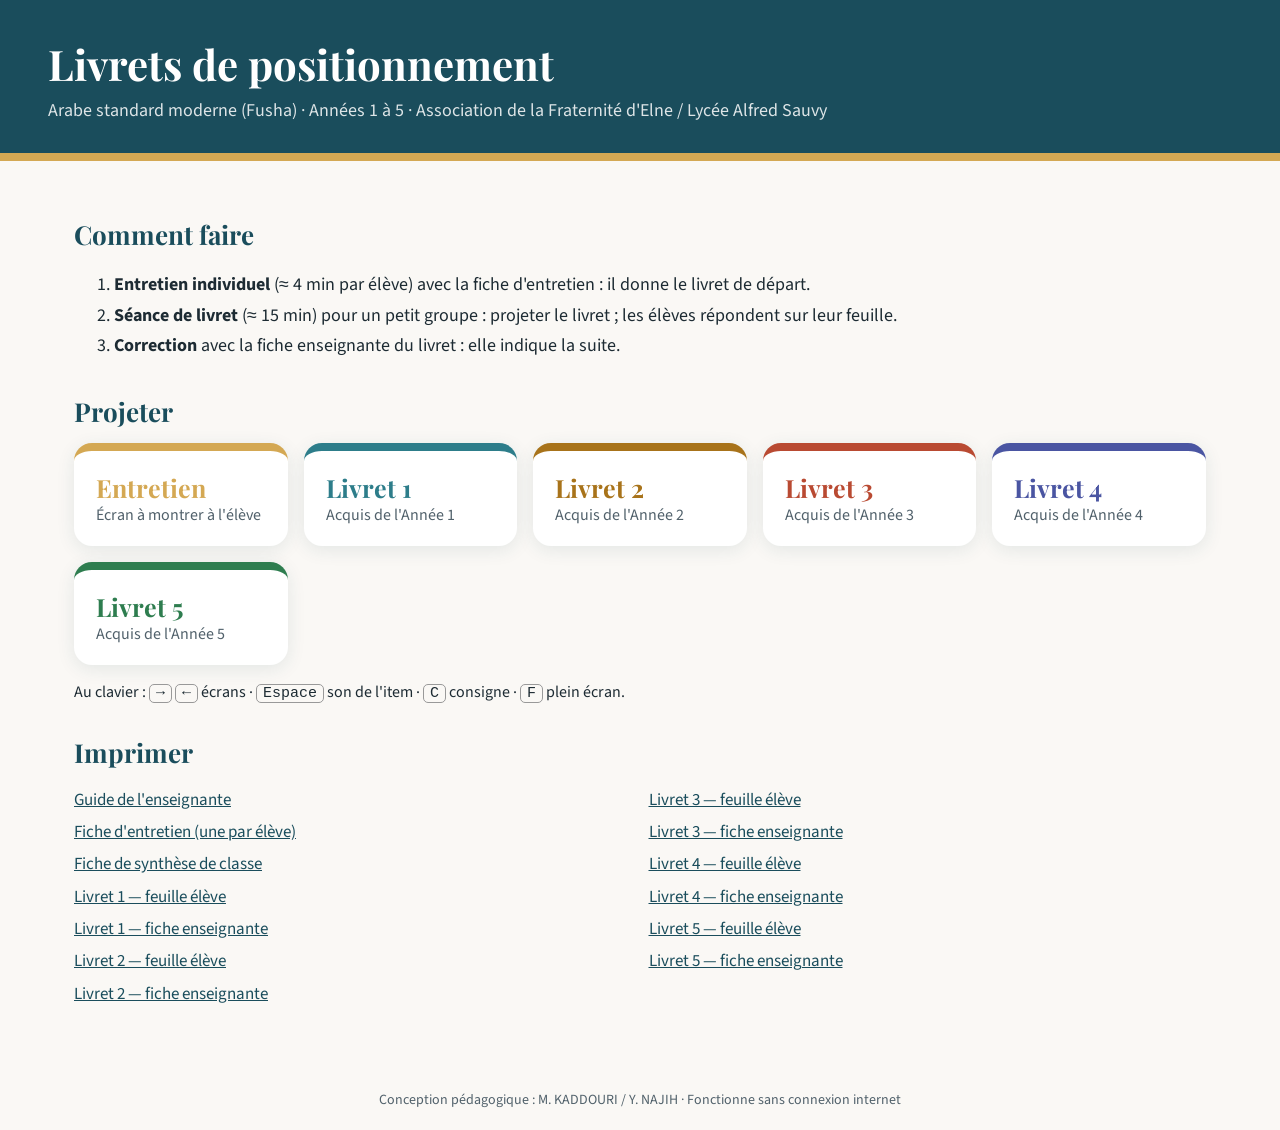
==== Accueil.html @ 7556b852 "Livrets de positionnement arabe (Années 1 à 5) : première version Co-Authored-By: Claude Opus 5.5 <n" ====
<!DOCTYPE html>
<html lang="fr">
<head>
<meta charset="utf-8">
<meta name="viewport" content="width=device-width, initial-scale=1">
<title>Livrets de positionnement — Accueil</title>
<link rel="stylesheet" href="sources/commun.css">
<style>
  header { background: var(--primaire); color: #fff; padding: 36px 48px 30px; border-bottom: 8px solid var(--or); }
  header h1 { font: 700 42px var(--police-titre); margin: 0 0 6px; }
  header p { margin: 0; opacity: .85; font-size: 18px; }
  main { max-width: 1180px; margin: 0 auto; padding: 24px 24px 60px; }
  h2 { font: 700 26px var(--police-titre); color: var(--primaire); margin: 32px 0 14px; }
  ol { font-size: 18px; line-height: 1.7; }
  .grille { display: grid; grid-template-columns: repeat(auto-fit, minmax(190px, 1fr)); gap: 16px; }
  .tuile { display: block; text-decoration: none; color: var(--encre); background: var(--carte); border-radius: 18px;
           padding: 20px 22px; border-top: 8px solid var(--c); box-shadow: 0 4px 18px rgba(26,77,92,.1); }
  .tuile:hover, .tuile:focus { outline: 3px solid var(--c); }
  .tuile b { display: block; font: 700 25px var(--police-titre); color: var(--c); }
  .tuile span { color: var(--encre-douce); font-size: 16px; }
  .docs { columns: 2; font-size: 17px; line-height: 1.9; }
  .docs a { color: var(--primaire); }
  kbd { border: 1px solid #999; border-radius: 5px; padding: 0 6px; font-size: 15px; }
  footer { text-align: center; color: var(--encre-douce); font-size: 14px; padding: 20px; }
</style>
</head>
<body>
<header>
  <h1>Livrets de positionnement</h1>
  <p>Arabe standard moderne (Fusha) · Années 1 à 5 · Association de la Fraternité d'Elne / Lycée Alfred Sauvy</p>
</header>
<main>
  <h2>Comment faire</h2>
  <ol>
    <li><b>Entretien individuel</b> (≈ 4 min par élève) avec la fiche d'entretien : il donne le livret de départ.</li>
    <li><b>Séance de livret</b> (≈ 15 min) pour un petit groupe : projeter le livret ; les élèves répondent sur leur feuille.</li>
    <li><b>Correction</b> avec la fiche enseignante du livret : elle indique la suite.</li>
  </ol>
  <h2>Projeter</h2>
  <div class="grille">
    <a class="tuile" style="--c: var(--or)" href="sources/projection.html#entretien"><b>Entretien</b><span>Écran à montrer à l'élève</span></a>
    <a class="tuile" style="--c: var(--livret-1)" href="sources/projection.html#livret-1"><b>Livret 1</b><span>Acquis de l'Année 1</span></a>
    <a class="tuile" style="--c: var(--livret-2)" href="sources/projection.html#livret-2"><b>Livret 2</b><span>Acquis de l'Année 2</span></a>
    <a class="tuile" style="--c: var(--livret-3)" href="sources/projection.html#livret-3"><b>Livret 3</b><span>Acquis de l'Année 3</span></a>
    <a class="tuile" style="--c: var(--livret-4)" href="sources/projection.html#livret-4"><b>Livret 4</b><span>Acquis de l'Année 4</span></a>
    <a class="tuile" style="--c: var(--livret-5)" href="sources/projection.html#livret-5"><b>Livret 5</b><span>Acquis de l'Année 5</span></a>
  </div>
  <p>Au clavier : <kbd>→</kbd> <kbd>←</kbd> écrans · <kbd>Espace</kbd> son de l'item · <kbd>C</kbd> consigne · <kbd>F</kbd> plein écran.</p>
  <h2>Imprimer</h2>
  <div class="docs">
    <a href="imprimer/Guide%20general.pdf">Guide de l'enseignante</a><br>
    <a href="imprimer/Fiche%20entretien.pdf">Fiche d'entretien (une par élève)</a><br>
    <a href="imprimer/Fiche%20synthese%20classe.pdf">Fiche de synthèse de classe</a><br>
    <a href="imprimer/Livret%201%20-%20feuille%20eleve.pdf">Livret 1 — feuille élève</a><br>
    <a href="imprimer/Livret%201%20-%20fiche%20enseignante.pdf">Livret 1 — fiche enseignante</a><br>
    <a href="imprimer/Livret%202%20-%20feuille%20eleve.pdf">Livret 2 — feuille élève</a><br>
    <a href="imprimer/Livret%202%20-%20fiche%20enseignante.pdf">Livret 2 — fiche enseignante</a><br>
    <a href="imprimer/Livret%203%20-%20feuille%20eleve.pdf">Livret 3 — feuille élève</a><br>
    <a href="imprimer/Livret%203%20-%20fiche%20enseignante.pdf">Livret 3 — fiche enseignante</a><br>
    <a href="imprimer/Livret%204%20-%20feuille%20eleve.pdf">Livret 4 — feuille élève</a><br>
    <a href="imprimer/Livret%204%20-%20fiche%20enseignante.pdf">Livret 4 — fiche enseignante</a><br>
    <a href="imprimer/Livret%205%20-%20feuille%20eleve.pdf">Livret 5 — feuille élève</a><br>
    <a href="imprimer/Livret%205%20-%20fiche%20enseignante.pdf">Livret 5 — fiche enseignante</a>
  </div>
</main>
<footer>Conception pédagogique : M. KADDOURI / Y. NAJIH · Fonctionne sans connexion internet</footer>
</body>
</html>
---- sources/commun.css ----
@import url("medias/polices/polices.css");

:root {
  --encre: #1d2b33;
  --encre-douce: #51616b;
  --fond: #faf8f5;
  --carte: #ffffff;
  --trait: #e3ddd3;
  --primaire: #1a4d5c;
  --primaire-2: #2d7d8a;
  --or: #d4a853;
  --corail: #d0492c;
  --livret-1: #2d7d8a;
  --livret-2: #a8731a;
  --livret-3: #b94a32;
  --livret-4: #4a55a2;
  --livret-5: #2e7d4f;
  --police-ar: "Noto Naskh Arabic", "Amiri", "Traditional Arabic", serif;
  --police-ar-titre: "Amiri", "Noto Naskh Arabic", serif;
  --police-fr: "Source Sans 3", "Segoe UI", sans-serif;
  --police-titre: "Playfair Display", Georgia, serif;
}

* { box-sizing: border-box; }
html, body { margin: 0; }
body { font-family: var(--police-fr); color: var(--encre); background: var(--fond); }
.ar { font-family: var(--police-ar); direction: rtl; unicode-bidi: isolate; line-height: 1.9; }
.surligne {
  color: var(--corail);
  text-decoration: underline;
  text-decoration-thickness: 0.08em;
  text-underline-offset: 0.35em;
}
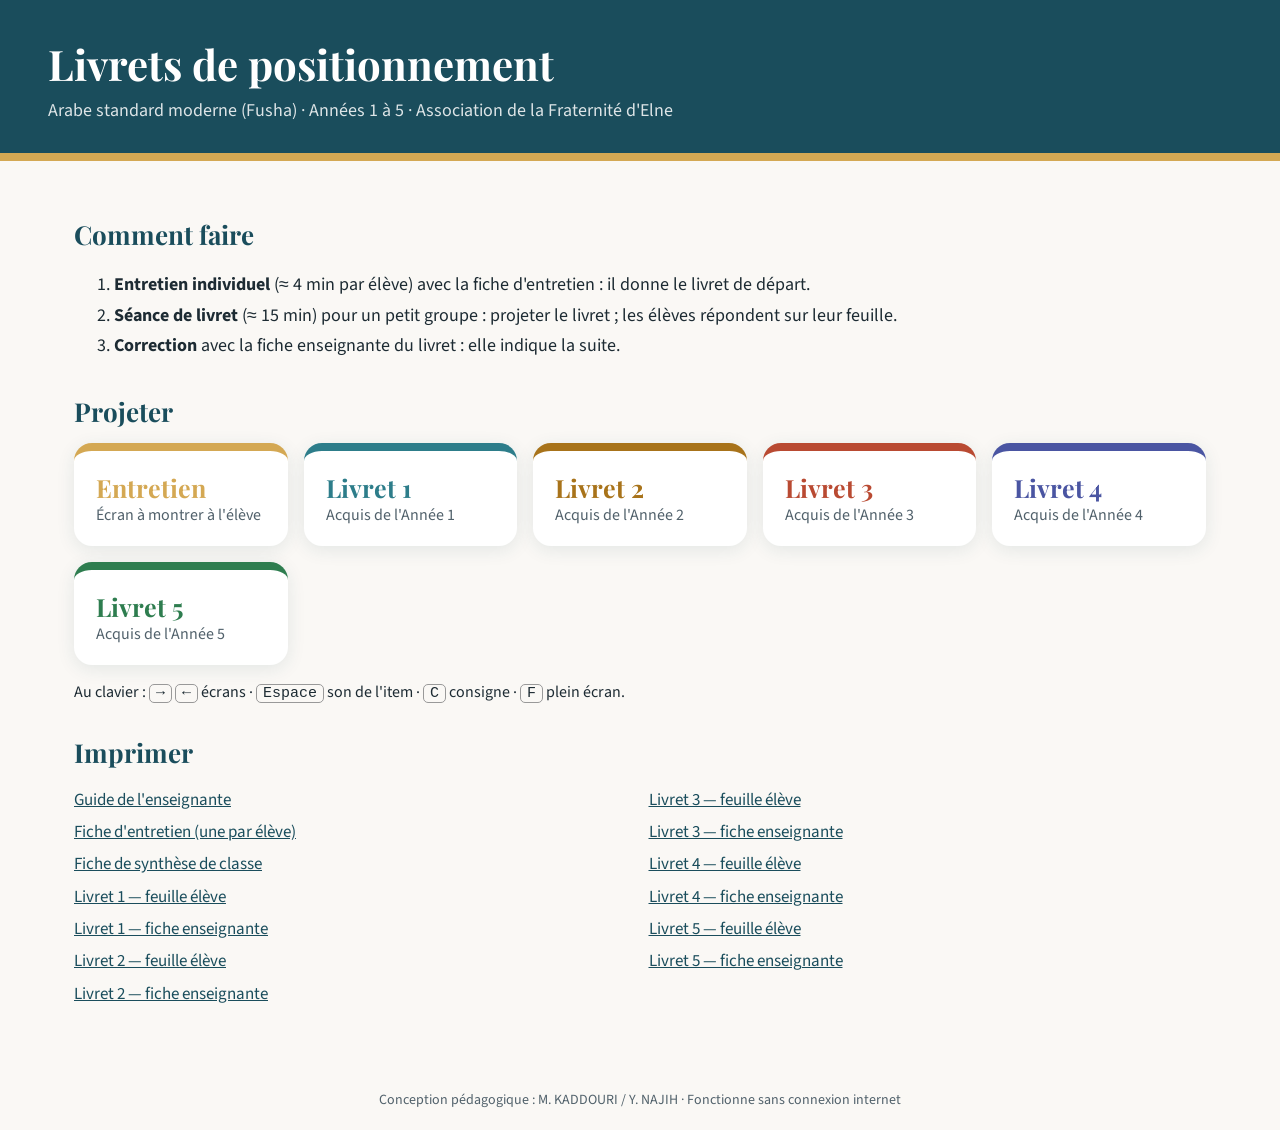
==== commit 15eb2bfd: "Retrait de la mention du lycée : documents au nom de l'Association de la Fraternité d'Elne Co-Author" ====
--- a/Accueil.html
+++ b/Accueil.html
@@ -27,7 +27,7 @@
 <body>
 <header>
   <h1>Livrets de positionnement</h1>
-  <p>Arabe standard moderne (Fusha) · Années 1 à 5 · Association de la Fraternité d'Elne / Lycée Alfred Sauvy</p>
+  <p>Arabe standard moderne (Fusha) · Années 1 à 5 · Association de la Fraternité d'Elne</p>
 </header>
 <main>
   <h2>Comment faire</h2>
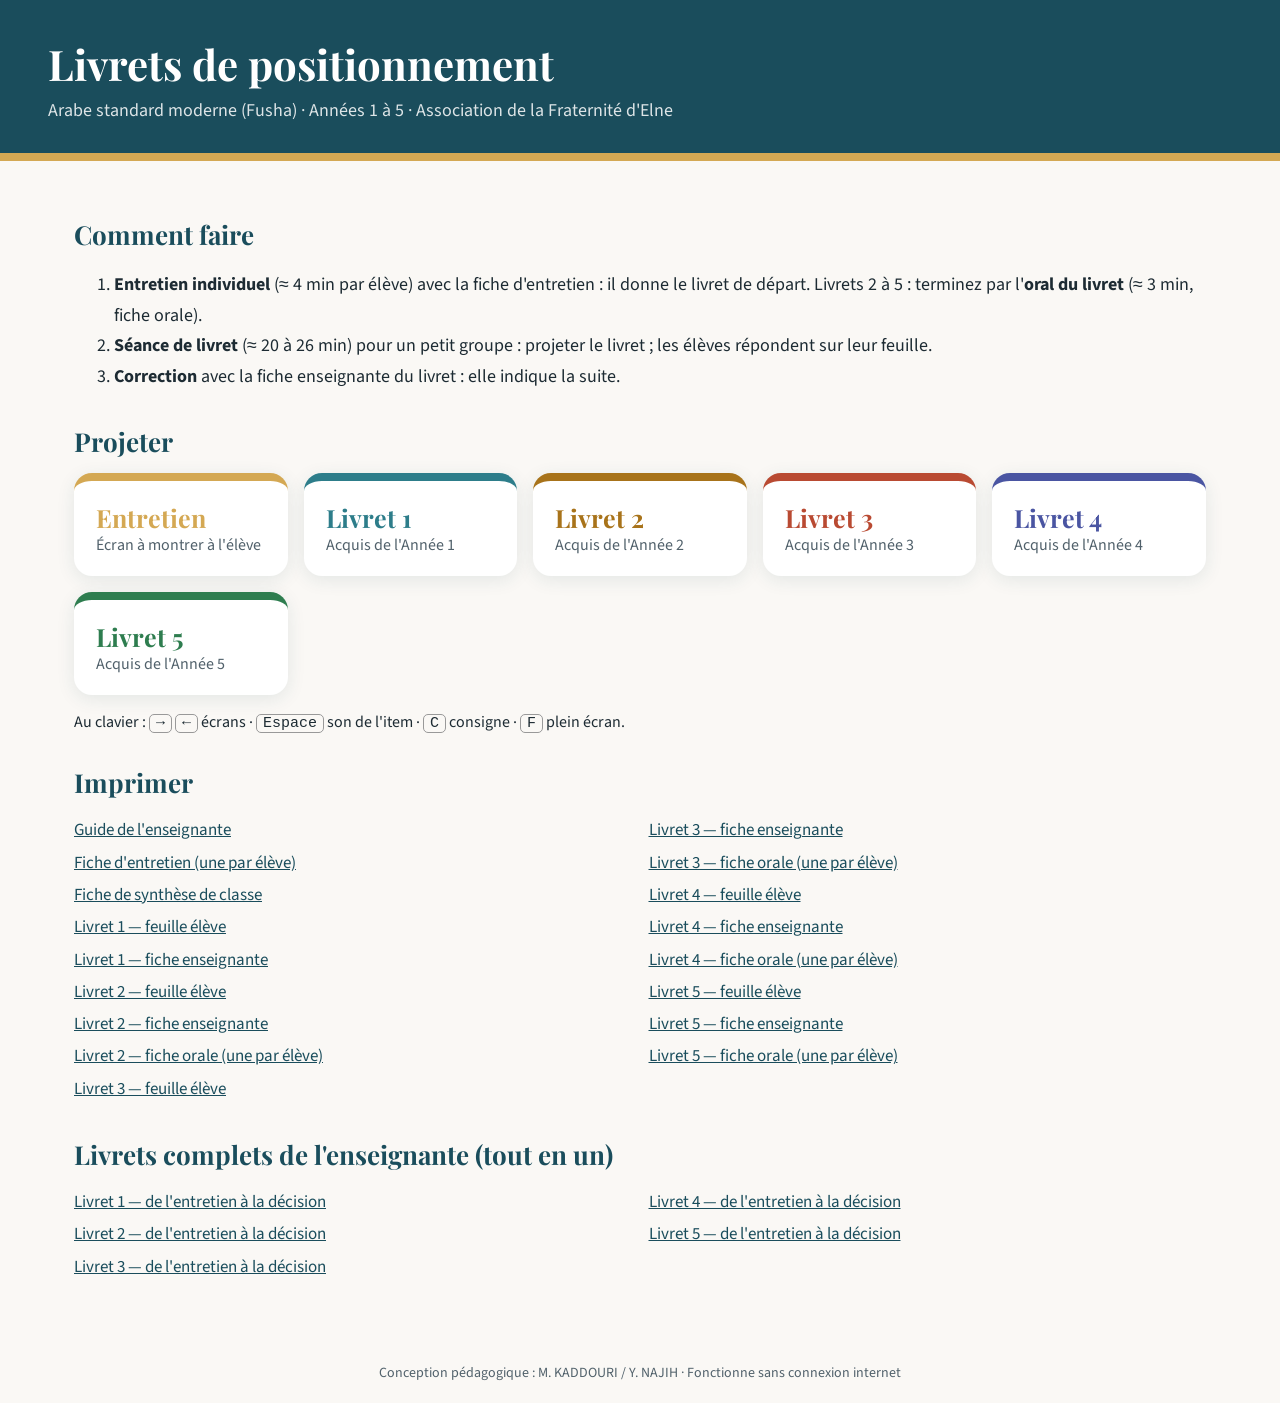
==== commit 8fbb0aed: "Livrets v2 : 24 items par livret selon les référentiels, oral du livret, livrets complets de l'ensei" ====
--- a/Accueil.html
+++ b/Accueil.html
@@ -32,8 +32,8 @@
 <main>
   <h2>Comment faire</h2>
   <ol>
-    <li><b>Entretien individuel</b> (≈ 4 min par élève) avec la fiche d'entretien : il donne le livret de départ.</li>
-    <li><b>Séance de livret</b> (≈ 15 min) pour un petit groupe : projeter le livret ; les élèves répondent sur leur feuille.</li>
+    <li><b>Entretien individuel</b> (≈ 4 min par élève) avec la fiche d'entretien : il donne le livret de départ. Livrets 2 à 5 : terminez par l'<b>oral du livret</b> (≈ 3 min, fiche orale).</li>
+    <li><b>Séance de livret</b> (≈ 20 à 26 min) pour un petit groupe : projeter le livret ; les élèves répondent sur leur feuille.</li>
     <li><b>Correction</b> avec la fiche enseignante du livret : elle indique la suite.</li>
   </ol>
   <h2>Projeter</h2>
@@ -55,12 +55,24 @@
     <a href="imprimer/Livret%201%20-%20fiche%20enseignante.pdf">Livret 1 — fiche enseignante</a><br>
     <a href="imprimer/Livret%202%20-%20feuille%20eleve.pdf">Livret 2 — feuille élève</a><br>
     <a href="imprimer/Livret%202%20-%20fiche%20enseignante.pdf">Livret 2 — fiche enseignante</a><br>
+    <a href="imprimer/Livret%202%20-%20fiche%20orale.pdf">Livret 2 — fiche orale (une par élève)</a><br>
     <a href="imprimer/Livret%203%20-%20feuille%20eleve.pdf">Livret 3 — feuille élève</a><br>
     <a href="imprimer/Livret%203%20-%20fiche%20enseignante.pdf">Livret 3 — fiche enseignante</a><br>
+    <a href="imprimer/Livret%203%20-%20fiche%20orale.pdf">Livret 3 — fiche orale (une par élève)</a><br>
     <a href="imprimer/Livret%204%20-%20feuille%20eleve.pdf">Livret 4 — feuille élève</a><br>
     <a href="imprimer/Livret%204%20-%20fiche%20enseignante.pdf">Livret 4 — fiche enseignante</a><br>
+    <a href="imprimer/Livret%204%20-%20fiche%20orale.pdf">Livret 4 — fiche orale (une par élève)</a><br>
     <a href="imprimer/Livret%205%20-%20feuille%20eleve.pdf">Livret 5 — feuille élève</a><br>
-    <a href="imprimer/Livret%205%20-%20fiche%20enseignante.pdf">Livret 5 — fiche enseignante</a>
+    <a href="imprimer/Livret%205%20-%20fiche%20enseignante.pdf">Livret 5 — fiche enseignante</a><br>
+    <a href="imprimer/Livret%205%20-%20fiche%20orale.pdf">Livret 5 — fiche orale (une par élève)</a>
+  </div>
+  <h2>Livrets complets de l'enseignante (tout en un)</h2>
+  <div class="docs">
+    <a href="livrets-enseignante/Livret%201%20-%20guide%20complet%20enseignante.pdf">Livret 1 — de l'entretien à la décision</a><br>
+    <a href="livrets-enseignante/Livret%202%20-%20guide%20complet%20enseignante.pdf">Livret 2 — de l'entretien à la décision</a><br>
+    <a href="livrets-enseignante/Livret%203%20-%20guide%20complet%20enseignante.pdf">Livret 3 — de l'entretien à la décision</a><br>
+    <a href="livrets-enseignante/Livret%204%20-%20guide%20complet%20enseignante.pdf">Livret 4 — de l'entretien à la décision</a><br>
+    <a href="livrets-enseignante/Livret%205%20-%20guide%20complet%20enseignante.pdf">Livret 5 — de l'entretien à la décision</a>
   </div>
 </main>
 <footer>Conception pédagogique : M. KADDOURI / Y. NAJIH · Fonctionne sans connexion internet</footer>
